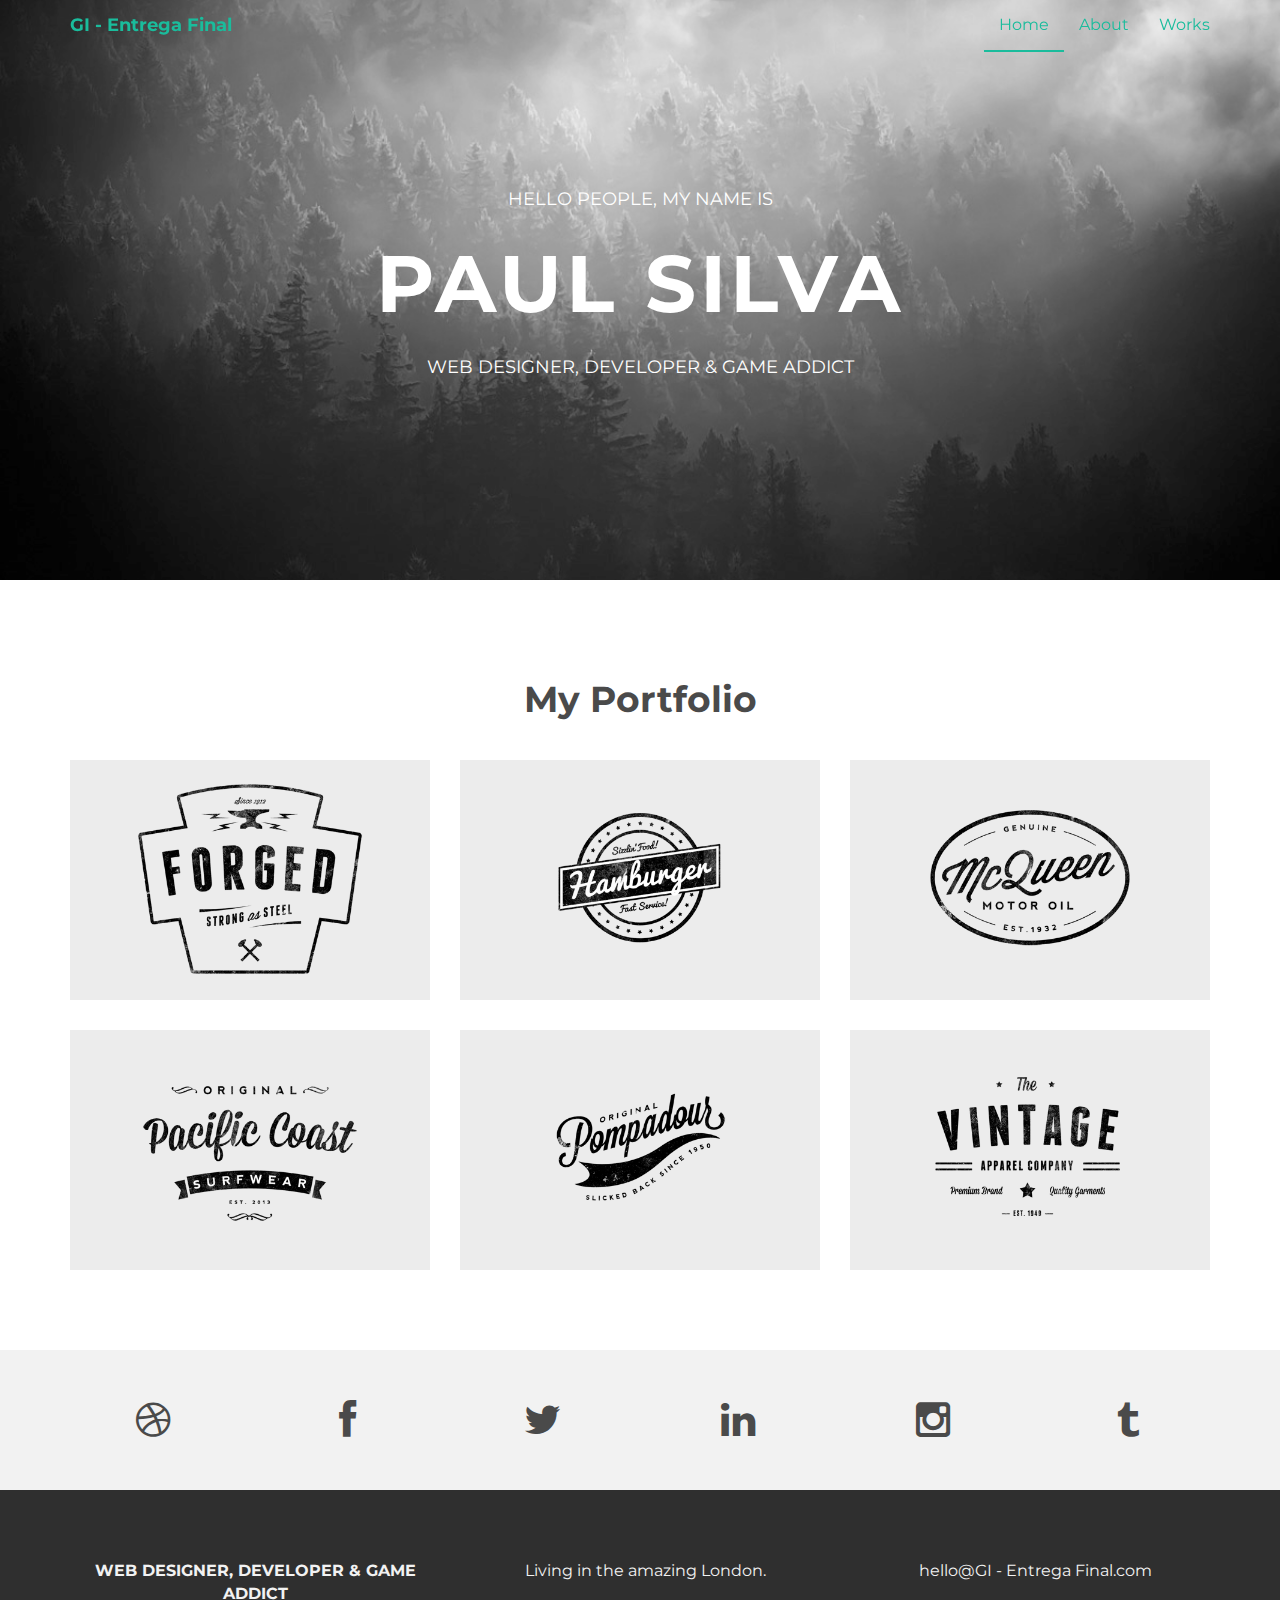
==== index.html @ abc32a90 "Beginning" ====
<!DOCTYPE html>
<html lang="en">
  <head>
    <meta charset="utf-8">
    <meta http-equiv="X-UA-Compatible" content="IE=edge">
    <meta name="viewport" content="width=device-width, initial-scale=1">
    <meta name="description" content="">
    <meta name="author" content="">
    <link rel="shortcut icon" href="assets/ico/favicon.ico">

    <title>GI - Entrega Final</title>

    <!-- Bootstrap core CSS -->
    <link href="assets/css/bootstrap.css" rel="stylesheet">

    <!-- Custom styles for this template -->
    <link href="assets/css/style.css" rel="stylesheet">
    <link href="assets/css/font-awesome.min.css" rel="stylesheet">

    <!-- Just for debugging purposes. Don't actually copy this line! -->
    <!--[if lt IE 9]><script src="../../assets/js/ie8-responsive-file-warning.js"></script><![endif]-->

    <!-- HTML5 shim and Respond.js IE8 support of HTML5 elements and media queries -->
    <!--[if lt IE 9]>
      <script src="https://oss.maxcdn.com/libs/html5shiv/3.7.0/html5shiv.js"></script>
      <script src="https://oss.maxcdn.com/libs/respond.js/1.4.2/respond.min.js"></script>
    <![endif]-->
  </head>

  <body>

    <!-- Static navbar -->
    <div class="navbar navbar-default navbar-fixed-top" role="navigation">
      <div class="container">
        <div class="navbar-header">
          <button type="button" class="navbar-toggle" data-toggle="collapse" data-target=".navbar-collapse">
            <span class="sr-only">Toggle navigation</span>
            <span class="icon-bar"></span>
            <span class="icon-bar"></span>
            <span class="icon-bar"></span>
          </button>
          <a class="navbar-brand" href="index.html">GI - Entrega Final</a>
        </div>
        <div class="navbar-collapse collapse">
          <ul class="nav navbar-nav navbar-right">
            <li class="active"><a href="index.html">Home</a></li>
            <li><a href="about.html">About</a></li>
            <li><a href="#works">Works</a></li>
          </ul>
        </div><!--/.nav-collapse -->
      </div>
    </div>


	<div id="headerwrap">
	    <div class="container">
			<div class="row">
				<div class="col-lg-6 col-lg-offset-3">
					<h4>HELLO PEOPLE, MY NAME IS</h4>
					<h1>PAUL SILVA</h1>
					<h4>WEB DESIGNER, DEVELOPER & GAME ADDICT</h4>
				</div>
			</div><! --/row -->
	    </div> <!-- /container -->
	</div><! --/headerwrap -->
	
	<section id="works"></section>
	<div class="container">
		<div class="row centered mt mb">
			<h1>My Portfolio</h1>
			
			<div class="col-lg-4 col-md-4 col-sm-4 gallery">
				<a href="work.html"><img src="assets/img/portfolio/folio01.png" class="img-responsive"></a>
			</div>
			<div class="col-lg-4 col-md-4 col-sm-4 gallery">
				<a href="work.html"><img src="assets/img/portfolio/folio02.png" class="img-responsive"></a>
			</div>
			<div class="col-lg-4 col-md-4 col-sm-4 gallery">
				<a href="work.html"><img src="assets/img/portfolio/folio03.png" class="img-responsive"></a>
			</div>
			<div class="col-lg-4 col-md-4 col-sm-4 gallery">
				<a href="work.html"><img src="assets/img/portfolio/folio04.png" class="img-responsive"></a>
			</div>
			<div class="col-lg-4 col-md-4 col-sm-4 gallery">
				<a href="work.html"><img src="assets/img/portfolio/folio05.png" class="img-responsive"></a>
			</div>
			<div class="col-lg-4 col-md-4 col-sm-4 gallery">
				<a href="work.html"><img src="assets/img/portfolio/folio06.png" class="img-responsive"></a>
			</div>
		</div><! --/row -->
	</div><! --/container -->
	
	<div id="social">
		<div class="container">
			<div class="row centered">
				<div class="col-lg-2">
					<a href="#"><i class="fa fa-dribbble"></i></a>
				</div>
				<div class="col-lg-2">
					<a href="#"><i class="fa fa-facebook"></i></a>
				</div>
				<div class="col-lg-2">
					<a href="#"><i class="fa fa-twitter"></i></a>
				</div>
				<div class="col-lg-2">
					<a href="#"><i class="fa fa-linkedin"></i></a>
				</div>
				<div class="col-lg-2">
					<a href="#"><i class="fa fa-instagram"></i></a>
				</div>
				<div class="col-lg-2">
					<a href="#"><i class="fa fa-tumblr"></i></a>
				</div>
			
			</div><! --/row -->
		</div><! --/container -->
	</div><! --/social -->

	<div id="footerwrap">
		<div class="container">
			<div class="row centered">
				<div class="col-lg-4">
					<p><b>WEB DESIGNER, DEVELOPER & GAME ADDICT</b></p>
				</div>
			
				<div class="col-lg-4">
					<p>Living in the amazing London.</p>
				</div>
				<div class="col-lg-4">
					<p>hello@GI - Entrega Final.com</p>
				</div>
			</div>
		</div>
	</div><! --/footerwrap -->
	


    <!-- Bootstrap core JavaScript
    ================================================== -->
    <!-- Placed at the end of the document so the pages load faster -->
    <script src="https://ajax.googleapis.com/ajax/libs/jquery/1.11.0/jquery.min.js"></script>
    <script src="assets/js/bootstrap.min.js"></script>
  </body>
</html>
---- assets/css/style.css ----
/*
 * Author: Carlos Alvarez
 * URL: http://Alvarez.is
 *
 * Project Name: NYC Design
 * Version: 1.0
 * Date: 04-20-2014
 * URL: 
 */


/* ==========================================================================
   Base Styles, Bootstrap Modifications & Fonts Import
   ========================================================================== */

@import url(http://fonts.googleapis.com/css?family=Montserrat:400,700);


::-moz-selection {
    background: #f2c2c9;
    color: #a4003a;
    text-shadow: none;
}

::selection {
    background: #16a085;
    color: #a4003a;
    text-shadow: none;
}

/*
 * A better looking default horizontal rule
 */

 hr {
    display: block;
    height: 1px;
    border: 0;
    border-top: 1px solid #ccc;
    margin: 1em 0;
    padding: 0;
}

.centered {
	text-align: center
}

.mt {
	margin-top: 80px;
}

.mb {
	margin-bottom: 80px;
}

/* ==========================================================================
   General styles
   ========================================================================== */


body {
    font-family: 'Montserrat', sans-serif;
    font-weight: 400;
    font-size: 16px;

    -webkit-font-smoothing: antialiased;
    -webkit-overflow-scrolling: touch;
}

h1, h2, h3, h4, h5, h6 {
	font-weight: 700;
    color: #4a4a4a;
}


.navbar-brand {
	font-weight: 700;
}

.navbar-default .navbar-brand {
	color: #1abc9c;
}

.navbar-default {
	background-color: transparent;
	border-color: transparent;
}

.navbar-default .navbar-nav > .active > a, .navbar-default .navbar-nav > .active > a:hover, .navbar-default .navbar-nav > .active > a:focus {
	color: #1abc9c;
	background-color: transparent;
	border-bottom: 2px solid #1abc9c
}

.navbar-default .navbar-nav > li > a {
	color: #1abc9c;
}

/* ==========================================================================
   Wrap Sections
   ========================================================================== */

#headerwrap {
	background: url(../img/back.jpg) no-repeat center top;
	margin-top: -70px;
	padding-top: 250px;
	text-align:center;
	background-attachment: relative;
	background-position: center center;
	min-height: 650px;
	width: 100%;
	
    -webkit-background-size: 100%;
    -moz-background-size: 100%;
    -o-background-size: 100%;
    background-size: 100%;

    -webkit-background-size: cover;
    -moz-background-size: cover;
    -o-background-size: cover;
    background-size: cover;
}

#headerwrap h1 {
	color:#ffffff;
	padding-top: 10px;
	padding-bottom: 20px;
	letter-spacing: 4px;
	font-size: 80px;
	font-weight: bold;
}

#headerwrap h4 {
	font-weight: 400;
	color: #ffffff
}

#social {
	padding-top: 50px;
	padding-bottom: 50px;
	background-color: #f2f2f2;
}

#social i {
	font-size: 40px;
	color: #4a4a4a
}

#social i:hover {
	color: #1abc9c
}

#footerwrap {
	padding-top: 70px;
	padding-bottom: 50px;
	background-color: #2f2f2f;
}

#footerwrap p {
	color: #f2f2f2;
	margin-left: 10px;
}

#workwrap {	
	background: url(../img/work.jpg) no-repeat center top;
	margin-top: -70px;
	padding-top: 250px;
	text-align:center;
	background-attachment: relative;
	background-position: center center;
	min-height: 650px;
	width: 100%;
	
    -webkit-background-size: 100%;
    -moz-background-size: 100%;
    -o-background-size: 100%;
    background-size: 100%;

    -webkit-background-size: cover;
    -moz-background-size: cover;
    -o-background-size: cover;
    background-size: cover;
}

#workwrap h1 {
	color:#ffffff;
	padding-top: 10px;
	padding-bottom: 20px;
	letter-spacing: 4px;
	font-size: 80px;
	font-weight: bold;
}

#workwrap h4 {
	font-weight: 400;
	color: #ffffff
}

#aboutwrap {	
	background: url(../img/about.jpg) no-repeat center top;
	margin-top: -70px;
	padding-top: 250px;
	text-align:center;
	background-attachment: relative;
	background-position: center center;
	min-height: 550px;
	width: 100%;
	
    -webkit-background-size: 100%;
    -moz-background-size: 100%;
    -o-background-size: 100%;
    background-size: 100%;

    -webkit-background-size: cover;
    -moz-background-size: cover;
    -o-background-size: cover;
    background-size: cover;
}




/* Gallery */
.gallery {
	margin-top: 30px;
}

.gallery img:hover {
	opacity: 0.4;
}
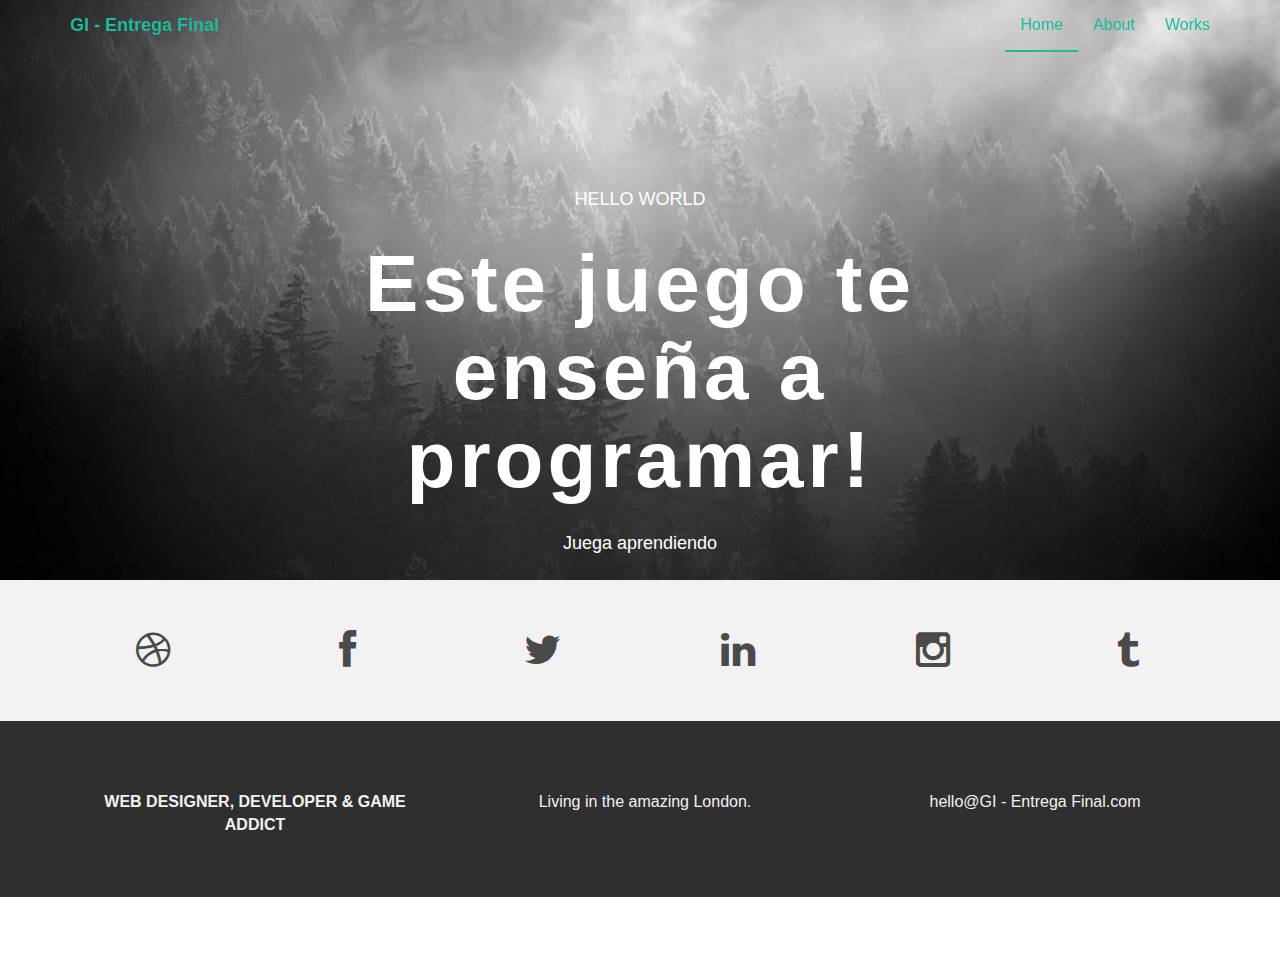
==== commit f856c914: "Beginning with the font" ====
--- a/index.html
+++ b/index.html
@@ -56,39 +56,15 @@
 	    <div class="container">
 			<div class="row">
 				<div class="col-lg-6 col-lg-offset-3">
-					<h4>HELLO PEOPLE, MY NAME IS</h4>
-					<h1>PAUL SILVA</h1>
-					<h4>WEB DESIGNER, DEVELOPER & GAME ADDICT</h4>
+					<h4>HELLO WORLD</h4>
+					<h1>Este juego te enseña a programar!</h1>
+					<h4>Juega aprendiendo</h4>
 				</div>
 			</div><! --/row -->
 	    </div> <!-- /container -->
 	</div><! --/headerwrap -->
 	
-	<section id="works"></section>
-	<div class="container">
-		<div class="row centered mt mb">
-			<h1>My Portfolio</h1>
-			
-			<div class="col-lg-4 col-md-4 col-sm-4 gallery">
-				<a href="work.html"><img src="assets/img/portfolio/folio01.png" class="img-responsive"></a>
-			</div>
-			<div class="col-lg-4 col-md-4 col-sm-4 gallery">
-				<a href="work.html"><img src="assets/img/portfolio/folio02.png" class="img-responsive"></a>
-			</div>
-			<div class="col-lg-4 col-md-4 col-sm-4 gallery">
-				<a href="work.html"><img src="assets/img/portfolio/folio03.png" class="img-responsive"></a>
-			</div>
-			<div class="col-lg-4 col-md-4 col-sm-4 gallery">
-				<a href="work.html"><img src="assets/img/portfolio/folio04.png" class="img-responsive"></a>
-			</div>
-			<div class="col-lg-4 col-md-4 col-sm-4 gallery">
-				<a href="work.html"><img src="assets/img/portfolio/folio05.png" class="img-responsive"></a>
-			</div>
-			<div class="col-lg-4 col-md-4 col-sm-4 gallery">
-				<a href="work.html"><img src="assets/img/portfolio/folio06.png" class="img-responsive"></a>
-			</div>
-		</div><! --/row -->
-	</div><! --/container -->
+
 	
 	<div id="social">
 		<div class="container">
--- a/assets/css/style.css
+++ b/assets/css/style.css
@@ -13,7 +13,7 @@
    Base Styles, Bootstrap Modifications & Fonts Import
    ========================================================================== */
 
-@import url(http://fonts.googleapis.com/css?family=Montserrat:400,700);
+@import url(https://fonts.googleapis.com/css?family=Bree+Serif:400,700);
 
 
 ::-moz-selection {
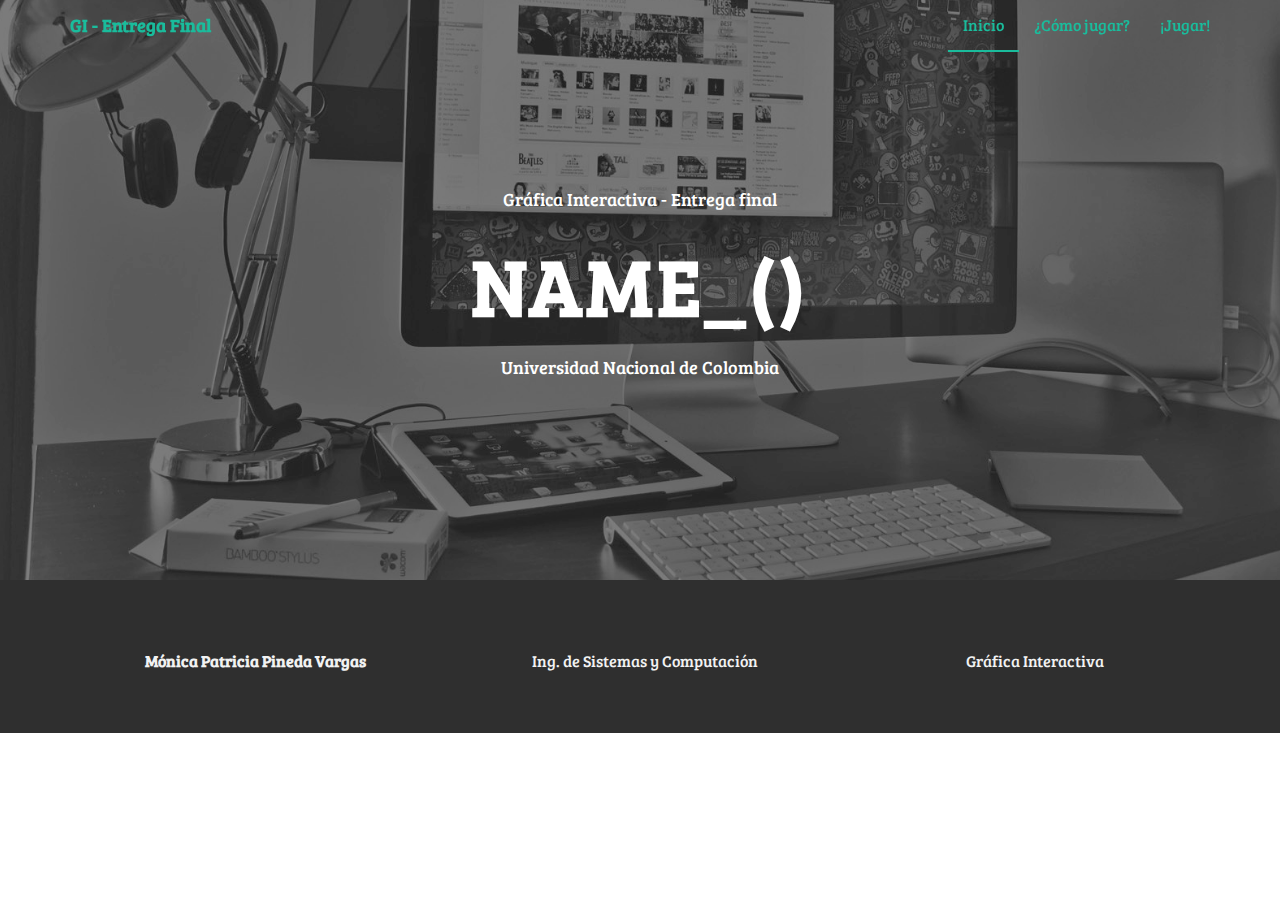
==== commit 3d8116ce: "Intent to touch" ====
--- a/index.html
+++ b/index.html
@@ -43,72 +43,46 @@
         </div>
         <div class="navbar-collapse collapse">
           <ul class="nav navbar-nav navbar-right">
-            <li class="active"><a href="index.html">Home</a></li>
-            <li><a href="about.html">About</a></li>
-            <li><a href="#works">Works</a></li>
+            <li class="active"><a href="index.html">Inicio</a></li>
+            <li><a href="about.html">¿Cómo jugar?</a></li>
+            <li><a href="play.html">¡Jugar!</a></li>
           </ul>
         </div><!--/.nav-collapse -->
       </div>
     </div>
 
 
-	<div id="headerwrap">
-	    <div class="container">
-			<div class="row">
-				<div class="col-lg-6 col-lg-offset-3">
-					<h4>HELLO WORLD</h4>
-					<h1>Este juego te enseña a programar!</h1>
-					<h4>Juega aprendiendo</h4>
-				</div>
-			</div><! --/row -->
-	    </div> <!-- /container -->
-	</div><! --/headerwrap -->
-	
+    <div id="workwrap">
+        <div class="container">
+        <div class="row">
+          <div class="col-lg-6 col-lg-offset-3">
+            <h4>Gráfica Interactiva - Entrega final</h4>
+            <h1>NAME_()</h1>
+            <h4>Universidad Nacional de Colombia</h4>
+          </div>
+        </div><! --/row -->
+        </div> <!-- /container -->
+    </div><! --/workwrap -->
 
-	
-	<div id="social">
-		<div class="container">
-			<div class="row centered">
-				<div class="col-lg-2">
-					<a href="#"><i class="fa fa-dribbble"></i></a>
-				</div>
-				<div class="col-lg-2">
-					<a href="#"><i class="fa fa-facebook"></i></a>
-				</div>
-				<div class="col-lg-2">
-					<a href="#"><i class="fa fa-twitter"></i></a>
-				</div>
-				<div class="col-lg-2">
-					<a href="#"><i class="fa fa-linkedin"></i></a>
-				</div>
-				<div class="col-lg-2">
-					<a href="#"><i class="fa fa-instagram"></i></a>
-				</div>
-				<div class="col-lg-2">
-					<a href="#"><i class="fa fa-tumblr"></i></a>
-				</div>
-			
-			</div><! --/row -->
-		</div><! --/container -->
-	</div><! --/social -->
+
 
 	<div id="footerwrap">
 		<div class="container">
 			<div class="row centered">
 				<div class="col-lg-4">
-					<p><b>WEB DESIGNER, DEVELOPER & GAME ADDICT</b></p>
+					<p><b>Mónica Patricia Pineda Vargas</b></p>
 				</div>
-			
+
 				<div class="col-lg-4">
-					<p>Living in the amazing London.</p>
+					<p>Ing. de Sistemas y Computación</p>
 				</div>
 				<div class="col-lg-4">
-					<p>hello@GI - Entrega Final.com</p>
+					<p>Gráfica Interactiva</p>
 				</div>
 			</div>
 		</div>
 	</div><! --/footerwrap -->
-	
+
 
 
     <!-- Bootstrap core JavaScript
--- a/assets/css/style.css
+++ b/assets/css/style.css
@@ -59,7 +59,7 @@
 
 
 body {
-    font-family: 'Montserrat', sans-serif;
+    font-family: 'Bree Serif', serif;
     font-weight: 400;
     font-size: 16px;
 
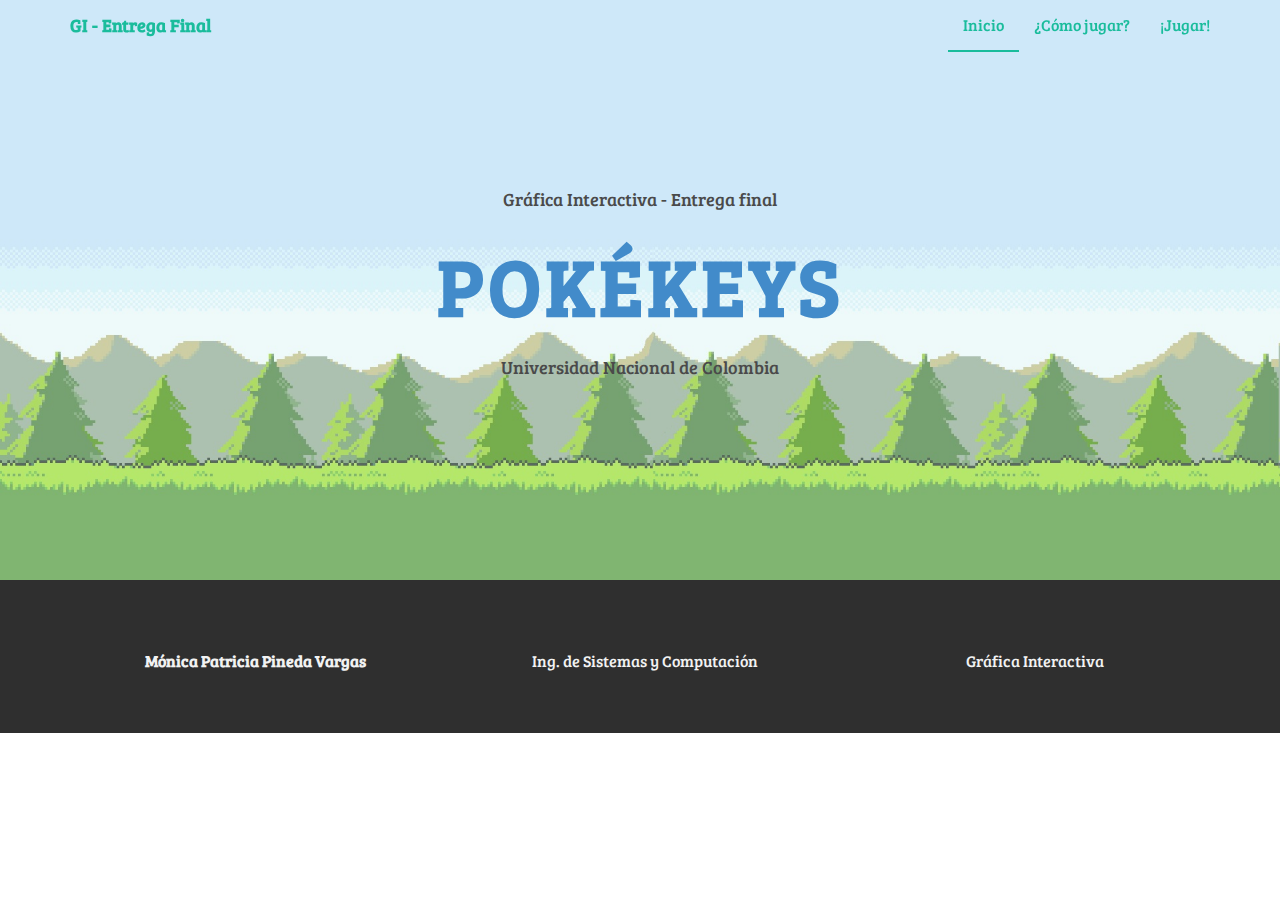
==== commit b50c349c: "commenting" ====
--- a/index.html
+++ b/index.html
@@ -57,12 +57,12 @@
         <div class="row">
           <div class="col-lg-6 col-lg-offset-3">
             <h4>Gráfica Interactiva - Entrega final</h4>
-            <h1>NAME_()</h1>
+            <h1><a href="play.html">POKÉKEYS</a></h1>
             <h4>Universidad Nacional de Colombia</h4>
           </div>
-        </div><! --/row -->
-        </div> <!-- /container -->
-    </div><! --/workwrap -->
+        </div>
+        </div> 
+    </div>
 
 
 
@@ -81,7 +81,7 @@
 				</div>
 			</div>
 		</div>
-	</div><! --/footerwrap -->
+	</div>
 
 
 
--- a/assets/css/style.css
+++ b/assets/css/style.css
@@ -5,16 +5,31 @@
  * Project Name: NYC Design
  * Version: 1.0
  * Date: 04-20-2014
- * URL: 
+ * URL:
+
+
+ Editado por: Monica Patricia Pineda Vargas
  */
+
+
 
 
 /* ==========================================================================
    Base Styles, Bootstrap Modifications & Fonts Import
    ========================================================================== */
 
+/* Se modifica el tipo de letra */
 @import url(https://fonts.googleapis.com/css?family=Bree+Serif:400,700);
 
+/* Permite centrar el contenido del CANVAS de Phaser */
+canvas {
+    padding-left: 0;
+    padding-right: 0;
+    margin-left: auto;
+    margin-right: auto;
+    display: block;
+    width: 320px;
+}
 
 ::-moz-selection {
     background: #f2c2c9;
@@ -45,12 +60,20 @@
 	text-align: center
 }
 
+.mt2 {
+	margin-top: 80px;
+}
+
+.mb2 {
+	margin-bottom: 80px;
+}
+
 .mt {
-	margin-top: 80px;
+	margin-top: 20px;
 }
 
 .mb {
-	margin-bottom: 80px;
+	margin-bottom: 20px;
 }
 
 /* ==========================================================================
@@ -109,7 +132,7 @@
 	background-position: center center;
 	min-height: 650px;
 	width: 100%;
-	
+
     -webkit-background-size: 100%;
     -moz-background-size: 100%;
     -o-background-size: 100%;
@@ -161,7 +184,7 @@
 	margin-left: 10px;
 }
 
-#workwrap {	
+#workwrap {
 	background: url(../img/work.jpg) no-repeat center top;
 	margin-top: -70px;
 	padding-top: 250px;
@@ -170,7 +193,7 @@
 	background-position: center center;
 	min-height: 650px;
 	width: 100%;
-	
+
     -webkit-background-size: 100%;
     -moz-background-size: 100%;
     -o-background-size: 100%;
@@ -193,10 +216,10 @@
 
 #workwrap h4 {
 	font-weight: 400;
-	color: #ffffff
-}
-
-#aboutwrap {	
+	color: #4a4a4a;
+}
+
+#aboutwrap {
 	background: url(../img/about.jpg) no-repeat center top;
 	margin-top: -70px;
 	padding-top: 250px;
@@ -205,7 +228,7 @@
 	background-position: center center;
 	min-height: 550px;
 	width: 100%;
-	
+
     -webkit-background-size: 100%;
     -moz-background-size: 100%;
     -o-background-size: 100%;
@@ -227,4 +250,4 @@
 
 .gallery img:hover {
 	opacity: 0.4;
-}+}
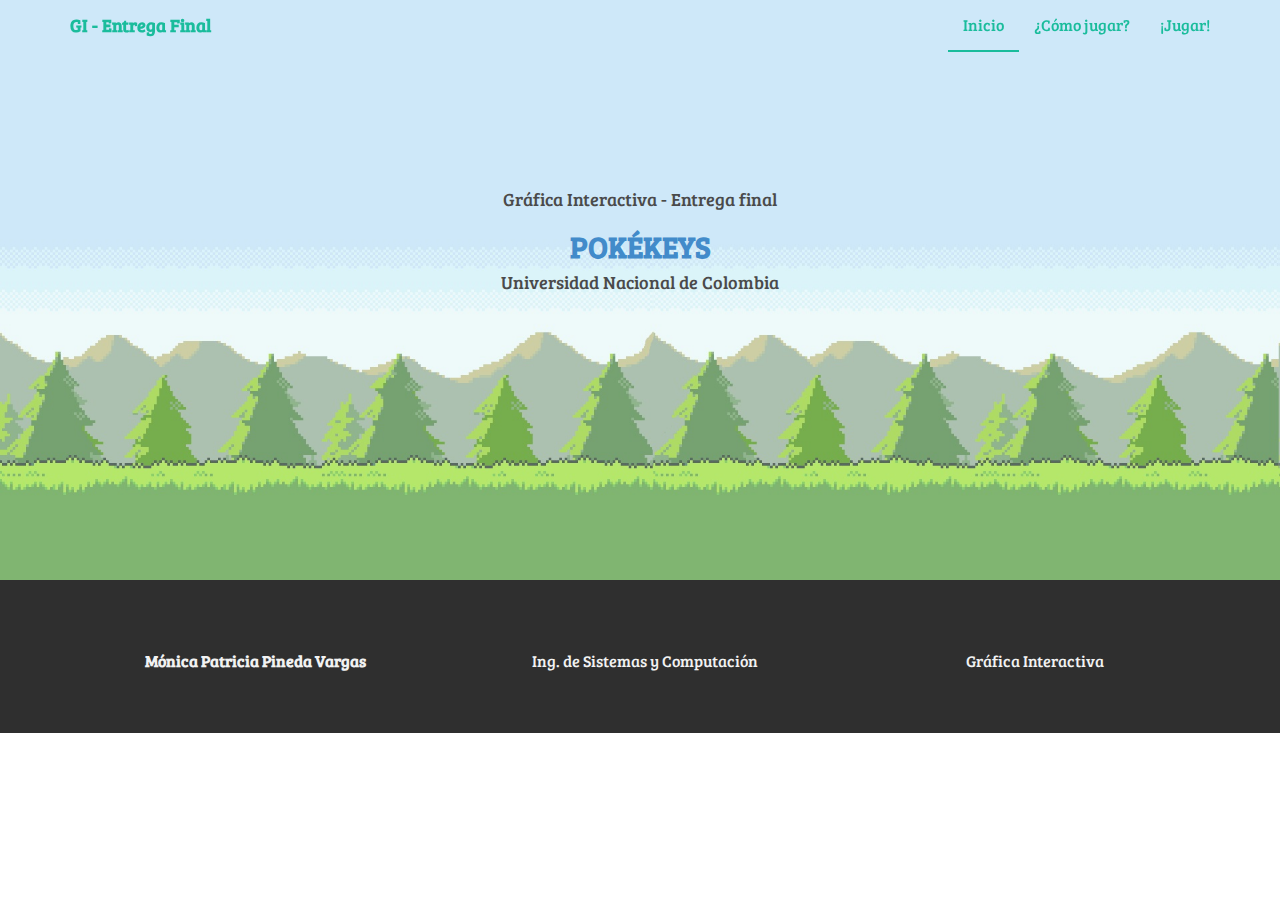
==== commit 03b08b03: "finale" ====
--- a/index.html
+++ b/index.html
@@ -1,3 +1,9 @@
+<!-- 
+  PRESENTADO POR: Monica Patricia Pineda Vargas
+
+  Se utiliza una plantilla de Boostrap para la realizacion del ejercicio
+ -->
+
 <!DOCTYPE html>
 <html lang="en">
   <head>
@@ -57,7 +63,7 @@
         <div class="row">
           <div class="col-lg-6 col-lg-offset-3">
             <h4>Gráfica Interactiva - Entrega final</h4>
-            <h1><a href="play.html">POKÉKEYS</a></h1>
+            <h2><a href="play.html">POKÉKEYS</a></h2>
             <h4>Universidad Nacional de Colombia</h4>
           </div>
         </div>
